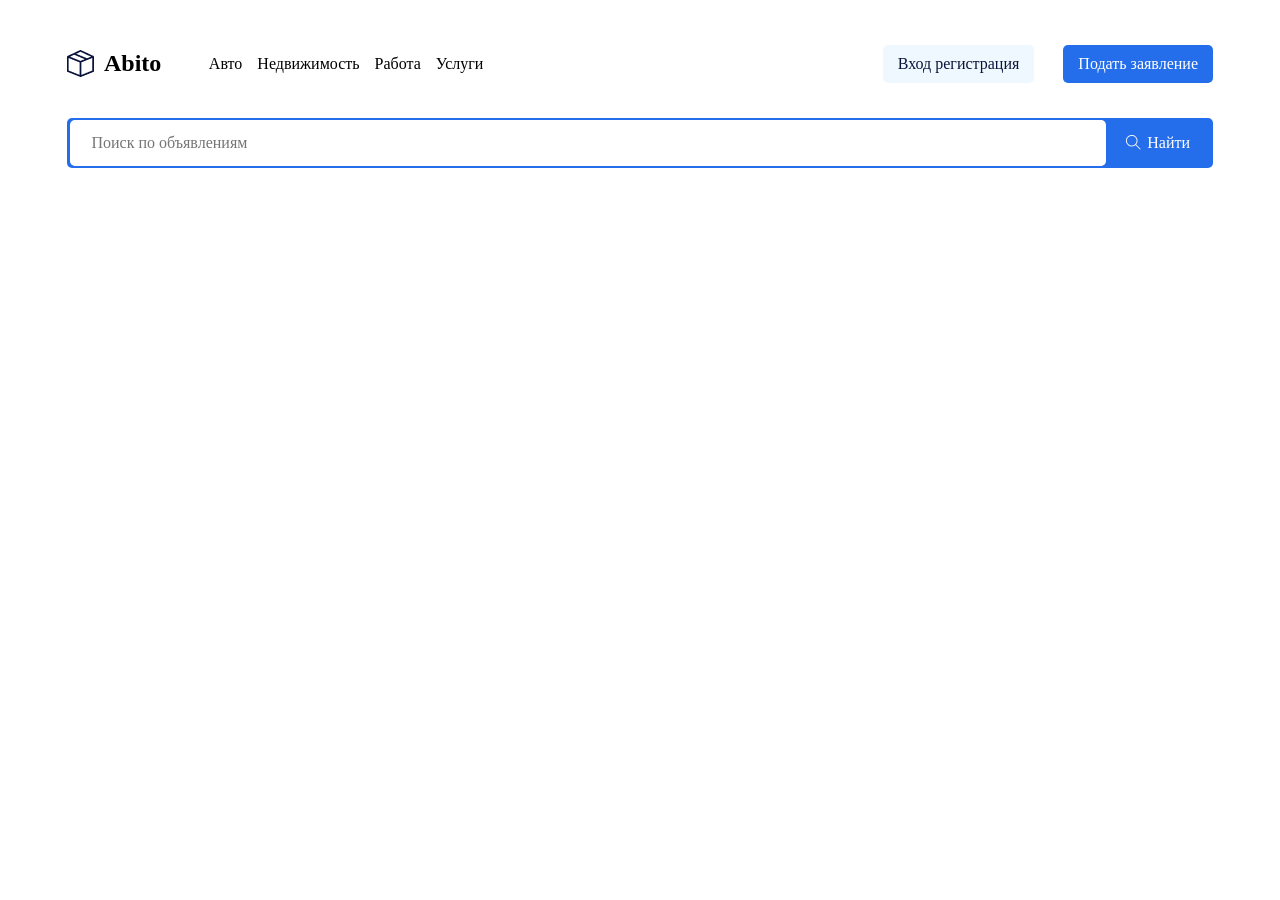
==== pages/home/index.html @ 659a9fe6 "feat: create header and style for header" ====
<!DOCTYPE html>
<html lang="en">
<head>
    <meta charset="UTF-8">
    <meta http-equiv="X-UA-Compatible" content="IE=edge">
    <meta name="viewport" content="width=device-width, initial-scale=1.0">
    <title>Document</title>
    <link rel="stylesheet" href="../../assetes/css/normalize.css">
    <link rel="stylesheet" href="../../assetes/css/settings.css">
    <link rel="stylesheet" href="style.css">
</head>
<body>
    <div class="container">
        <header class="header">
            <div class="wrap__header">
                <div class="header__menu">
                    <div class="header__logo">
                        <img src="../../assetes/img/home/logo.png" alt="logo(box)">
                        <h1 class="logo-text"><a href="#">Abito</a></h1>
                    </div>
                    <nav class="header__nav">
                        <ul>
                            <li class="header__nav_items"><a href="#">Авто</a></li>
                            <li class="header__nav_items"><a href="#">Недвижимость</a></li>
                            <li class="header__nav_items"><a href="#">Работа</a></li>
                            <li class="header__nav_items"><a href="#">Услуги</a></li>
                        </ul>
                    </nav>
                </div>
                <div class="header__login">
                    <button class="btn">Вход регистрация</button>
                    <button class="btn_blue">Подать заявление</button>
                </div>
            </div>
            <div class="search">
                <div class="search__main">
                    <input type="text" placeholder="Поиск по объявлениям">
                    <img src="../../assetes/img/home/search.png" alt="search" class="search__right">
                    <p class="search__text">Найти</p>
                </div>
                
          </div>
        </header>
        
    
</body>
</html>
---- assetes/css/settings.css ----
* {
    box-sizing: border-box;
}

.container {
    max-width: 1146px;
    margin: 0 auto;
}

/* header */
.logo-text {
    margin-left: 10px;
    font-size: 24px;
    color: #0A143A;
}

.header {
    margin-top: 34px;
}

.wrap__header {
    display: flex;
    justify-content: space-between;
    align-items: center;
}

.header__menu {
    display: flex;
    justify-content: center;
    align-items: center;
}

.header__logo {
    display: flex;
    justify-content: center;
    align-items: center;
}

.header__nav ul {
    display: flex;
}

.header__nav_items {
    color: #0A143A;
    margin: 0px 7.5px;
}

.header__nav_items a:hover {
    color: #256EEB;
    text-decoration: underline;
}

.search {
    margin-top: 24px;
}

.search__main {
    border-radius: 5px;
    max-height: 50px;
    background-color: rgba(37, 110, 235, 1);
    padding: 3px;
    display: flex;
    justify-content: space-between;
    align-items: center;
}

.search__main input {
    border: 0;
    border-radius: 5px;
    width: 100%;
    size: 14px;
    padding: 14px 0 14px 21.45px;
}

.search__right {
    margin-left: 20px;
}

.search__text {
    margin-left: 6px;
    margin-right: 20px;
    color: white;
    font-size: 16px;
}

/* btn */
.btn {
    color: #0A143A;
    background-color: aliceblue;
    padding: 10px 15px;
    margin-right: 25px;
    border: 0;
    border-radius: 5px;
    -webkit-border-radius: 5px;
    -moz-border-radius: 5px;
    -ms-border-radius: 5px;
    -o-border-radius: 5px;
}

.btn:hover {
    cursor: pointer;
    color: #FFFFFF;
    background-color: #256EEB;
}

.btn_blue {
    color: #FFFFFF;
    padding: 10px 15px;
    background-color: #256EEB;
    border: 0;
    border-radius: 5px;
    -webkit-border-radius: 5px;
    -moz-border-radius: 5px;
    -ms-border-radius: 5px;
    -o-border-radius: 5px;
}

.btn_blue:hover {
    cursor: pointer;
    color: #0A143A;
    background-color: aliceblue;
}
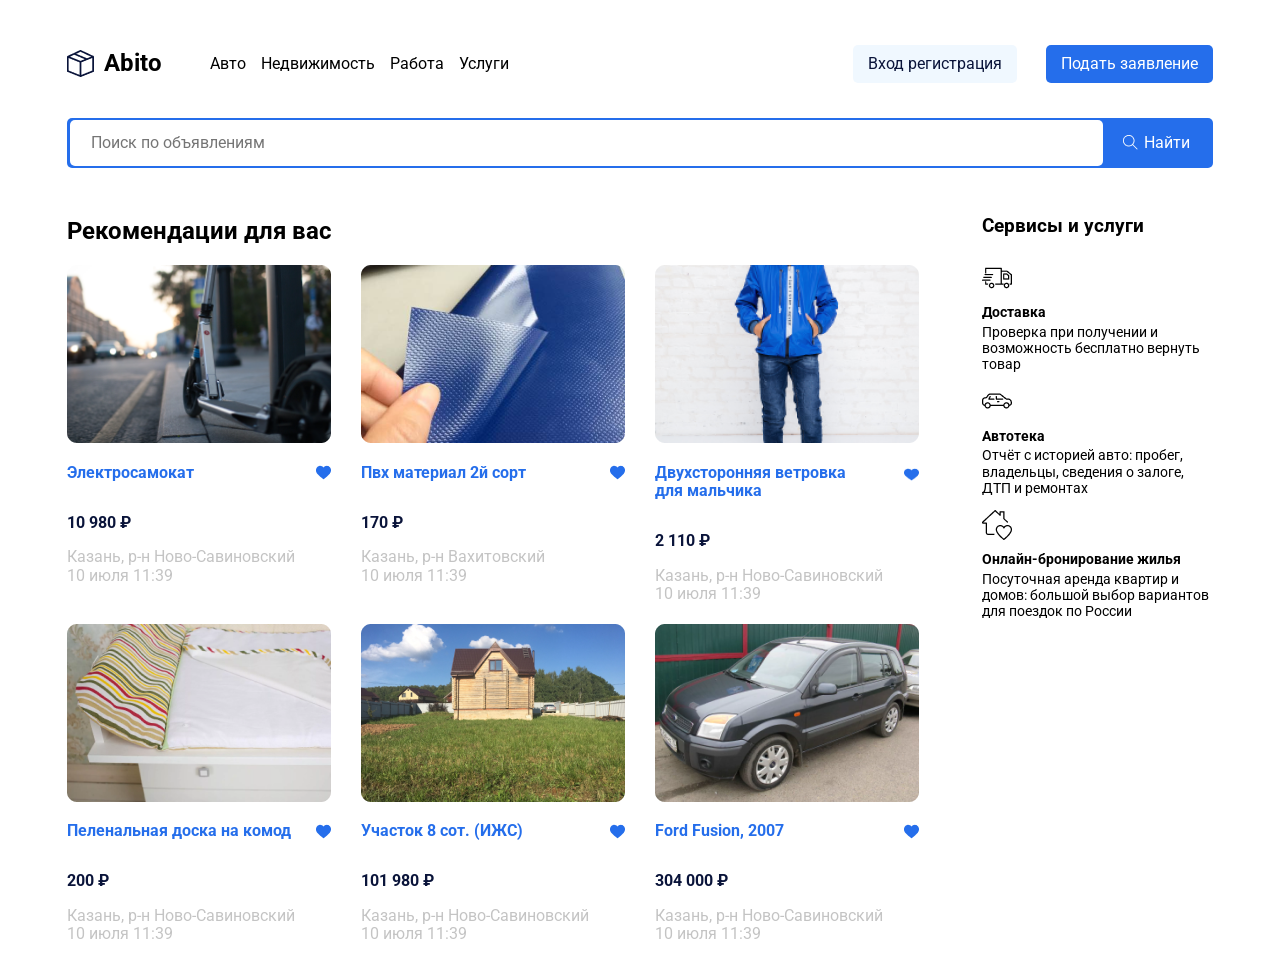
==== commit 418f63c1: "feat: create main and aside + add fonts 'Roboto'" ====
--- a/pages/home/index.html
+++ b/pages/home/index.html
@@ -41,7 +41,151 @@
                 
           </div>
         </header>
-        
+        <main class="main">
+            <div class="header_main__content">
+                <h2 class="main-title">Рекомендации для вас</h2>
+                <div class="main__content">
+                    <div class="cards">
+                        <!-- 1 -->
+                        <div class="card">
+                            <div class="wrap__img">
+                                <img src="../../assetes/img/home/samokat.png" alt="">
+                             </div>
+                            <div class="card__header">
+                                <h3 class="card-title">Электросамокат</h3>
+                                <img src="../../assetes/img/home/life.png" alt="">
+                            </div>
+                            <div class="card__content">
+                                <p class="coins">10 980</p>
+                            </div>
+                            <div class="card__footer">
+                                <span class="card__footer_text">Казань, р-н Ново-Савиновский</span>
+                                <span class="card__footer_text">10 июля 11:39</span>
+                            </div>
+                        </div>
+                        <!-- 2 -->
+                        <div class="card">
+                            <div class="wrap__img">
+                                <img src="../../assetes/img/home/pvh.png" alt="">
+                             </div>
+                            <div class="card__header">
+                                <h3 class="card-title">Пвх материал 2й сорт</h3>
+                                <img src="../../assetes/img/home/life.png" alt="life">
+                            </div>
+                            <div class="card__content">
+                                <p class="coins">170</p>
+                            </div>
+                            <div class="card__footer">
+                                <span class="card__footer_text">Казань, р-н Вахитовский</span>
+                                <span class="card__footer_text">10 июля 11:39</span>
+                            </div>
+                        </div>
+                        <!-- 3 -->
+                        <div class="card">
+                            <div class="wrap__img">
+                                <img src="../../assetes/img/home/vetrovka.png" alt="vetrovka">
+                             </div>
+                            <div class="card__header">
+                                <h3 class="card-title">Двухсторонняя ветровка <br> для мальчика</h3>
+                                <img class="life1" src="../../assetes/img/home/life.png" alt="life">
+                            </div>
+                            <div class="card__content">
+                                <p class="coins">2 110</p>
+                            </div>
+                            <div class="card__footer">
+                                <span class="card__footer_text">Казань, р-н Ново-Савиновский</span>
+                                <span class="card__footer_text">10 июля 11:39</span>
+                            </div>
+                        </div>
+                        <!-- 4 -->
+                        <div class="card">
+                            <div class="wrap__img">
+                                <img src="../../assetes/img/home/desk.png" alt="desk">
+                             </div>
+                            <div class="card__header">
+                                <h3 class="card-title">Пеленальная доска на комод</h3>
+                                <img src="../../assetes/img/home/life.png" alt="life">
+                            </div>
+                            <div class="card__content">
+                                <p class="coins">200</p>
+                            </div>
+                            <div class="card__footer">
+                                <span class="card__footer_text">Казань, р-н Ново-Савиновский</span>
+                                <span class="card__footer_text">10 июля 11:39</span>
+                            </div>
+                        </div>
+                        <!-- 5 -->
+                        <div class="card">
+                            <div class="wrap__img">
+                                <img src="../../assetes/img/home/IJS.png" alt="IJS">
+                             </div>
+                            <div class="card__header">
+                                <h3 class="card-title">Участок 8 сот. (ИЖС)</h3>
+                                <img src="../../assetes/img/home/life.png" alt="life">
+                            </div>
+                            <div class="card__content">
+                                <p class="coins">101 980</p>
+                            </div>
+                            <div class="card__footer">
+                                <span class="card__footer_text">Казань, р-н Ново-Савиновский</span>
+                                <span class="card__footer_text">10 июля 11:39</span>
+                            </div>
+                        </div>
+                        <!-- 6 -->
+                        <div class="card">
+                            <div class="wrap__img">
+                                <img src="../../assetes/img/home/ford.png" alt="ford">
+                             </div>
+                            <div class="card__header">
+                                <h3 class="card-title">Ford Fusion, 2007</h3>
+                                <img src="../../assetes/img/home/life.png" alt="life">
+                            </div>
+                            <div class="card__content">
+                                <p class="coins">304 000</p>
+                            </div>
+                            <div class="card__footer">
+                                <span class="card__footer_text">Казань, р-н Ново-Савиновский</span>
+                                <span class="card__footer_text">10 июля 11:39</span>
+                            </div>
+                        </div>
+                    </div>
+                </div>
+            </div>
+            <aside class="aside__content">
+                <div class="header_aside__content">
+                    <h3 class="title-aside">Сервисы и услуги</h3>
+                </div>
+                <div class="wrap-aside">
+                    <div class="delivery">
+                        <div class="header_delivery">
+                            <img src="../../assetes/img/home/truck.png" alt="truck">
+                        </div>
+                        <div class="content_delivery">
+                            <h4 class="aside_title">Доставка</h4>
+                            <p class="aside-text">Проверка при получении и возможность бесплатно вернуть товар</p>
+                        </div>
+                    </div>
+                    <div class="car_libraly">
+                        <div class="header_delivery">
+                            <img src="../../assetes/img/home/sedan.png" alt="sedan">
+                        </div>
+                        <div class="content_car_libraly">
+                            <h4 class="aside_title">Автотека</h4>
+                            <p class="aside-text">Отчёт с историей авто: пробег, владельцы, сведения о залоге, ДТП и ремонтах</p>
+                        </div>
+                    </div>
+                    <div class="online_booking_of_accommodation">
+                        <div class="header_online_booking_of_accommodation">
+                            <img src="../../assetes/img/home/homeAndLove.png" alt="home_and_love">
+                        </div>
+                        <div class="content_delivery">
+                            <h4 class="aside_title">Онлайн-бронирование жилья</h4>
+                            <p class="aside-text">Посуточная аренда квартир и домов: большой выбор вариантов для поездок по России</p>
+                        </div>
+                    </div>
+                </div>
+            </aside>
+        </main>
     
 </body>
 </html>
--- a/assetes/css/settings.css
+++ b/assetes/css/settings.css
@@ -1,5 +1,8 @@
+@import url('https://fonts.googleapis.com/css2?family=Roboto:wght@400;700&display=swap');
+
 * {
     box-sizing: border-box;
+    font-family: 'Roboto';
 }
 
 .container {
@@ -12,6 +15,7 @@
     margin-left: 10px;
     font-size: 24px;
     color: #0A143A;
+    font-weight: 700;
 }
 
 .header {
@@ -83,6 +87,10 @@
     font-size: 16px;
 }
 
+.search__text:hover {
+    cursor: pointer;
+}
+
 /* btn */
 .btn {
     color: #0A143A;
--- a/pages/home/style.css
+++ b/pages/home/style.css
@@ -0,0 +1,94 @@
+.main {
+    margin-top: 30px;
+    display: flex;
+    justify-content: space-between;
+}
+
+.main-title {
+    font-size: 24px;
+    font-weight: 700;
+}
+
+.cards {
+    display: flex;
+    flex-wrap: wrap;
+}
+
+.life {
+    width: 15px;
+    height: 13.35px;
+}
+
+.life1 {
+    margin-top: -15px;
+    width: 15px;
+    height: 13.35px;
+}
+
+.life:hover {
+    cursor: pointer;
+}
+
+.card {
+    margin-right: 30px;
+    margin-bottom: 20px;
+    max-width: 264px;
+    height: auto;
+}
+
+.card-title {
+    font-size: 16px;
+    font-weight: 700;
+    color: #256EEB;
+}
+
+.card-title:hover {
+    cursor: pointer;
+}
+
+.card__header {
+    display: flex;
+    align-items: center;
+    justify-content: space-between;
+}
+
+.coins {
+    font-size: 16px;
+    font-weight: 700;
+}
+
+.coins::after {
+    content: " ₽"
+}
+
+.card__content {
+    color: #0A143A;
+    font-size: 16px;
+}
+
+.card__footer {
+    color: #C4C4C4;
+    display: flex;
+    flex-direction: column;
+}
+
+.wrap-aside {
+    display: flex;
+    flex-direction: column;
+    margin-top: 25px;
+}
+
+.aside__content {
+    max-width: 231px;
+}
+
+.aside_title {
+    margin-top: 7px;
+    font-size: 14px;
+    font-weight: 700;
+}
+
+.aside-text {
+    margin-top: -15px;
+    font-size: 14px;
+}
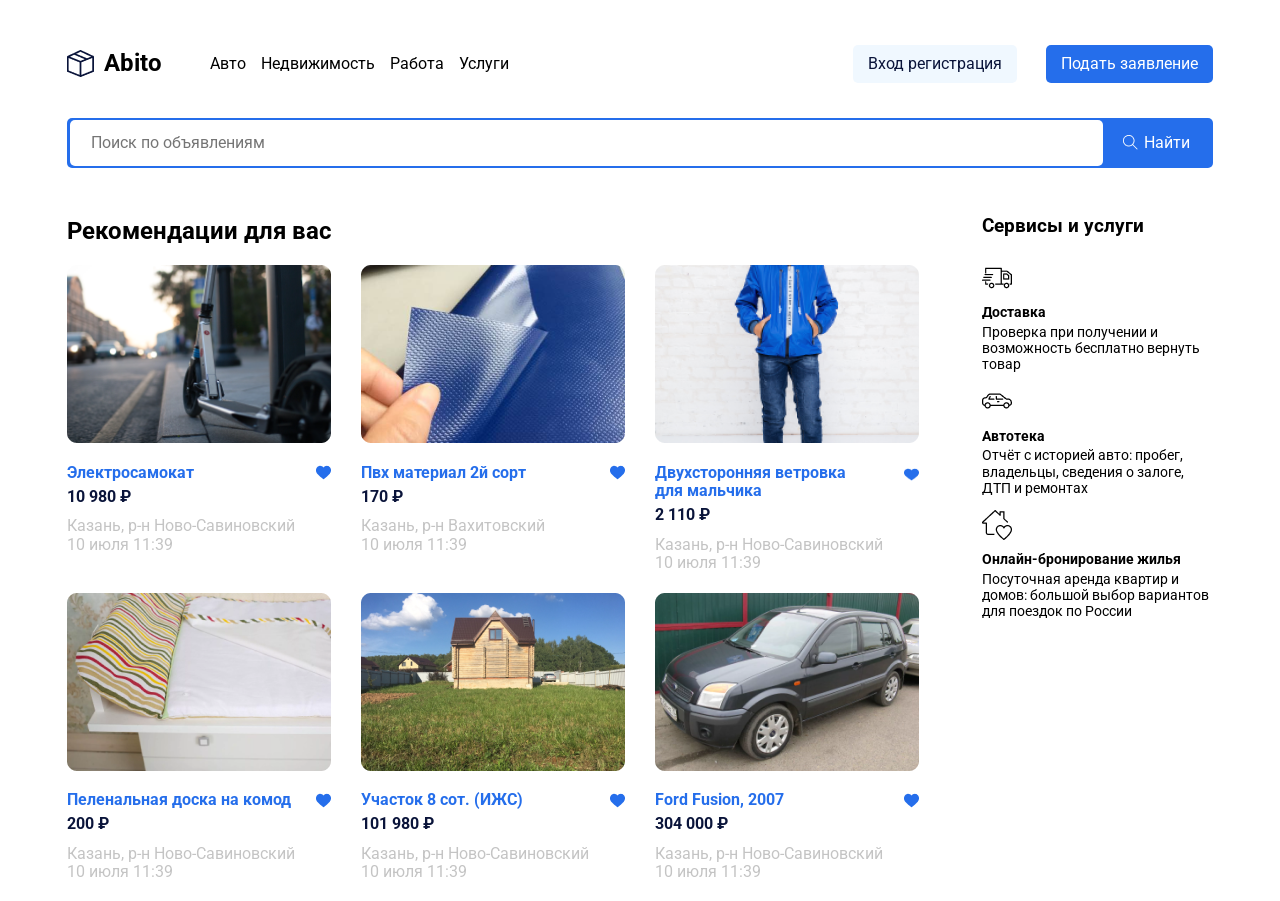
==== commit b9ffcf7c: "fix: fixed inpit-search, fixed cards and aside" ====
--- a/pages/home/index.html
+++ b/pages/home/index.html
@@ -47,7 +47,7 @@
                 <div class="main__content">
                     <div class="cards">
                         <!-- 1 -->
-                        <div class="card">
+                        <a href="#"><div class="card">
                             <div class="wrap__img">
                                 <img src="../../assetes/img/home/samokat.png" alt="">
                              </div>
@@ -62,9 +62,9 @@
                                 <span class="card__footer_text">Казань, р-н Ново-Савиновский</span>
                                 <span class="card__footer_text">10 июля 11:39</span>
                             </div>
-                        </div>
+                        </div></a>
                         <!-- 2 -->
-                        <div class="card">
+                        <a href="#"><div class="card">
                             <div class="wrap__img">
                                 <img src="../../assetes/img/home/pvh.png" alt="">
                              </div>
@@ -79,9 +79,9 @@
                                 <span class="card__footer_text">Казань, р-н Вахитовский</span>
                                 <span class="card__footer_text">10 июля 11:39</span>
                             </div>
-                        </div>
+                        </div></a>
                         <!-- 3 -->
-                        <div class="card">
+                        <a href="#"><div class="card">
                             <div class="wrap__img">
                                 <img src="../../assetes/img/home/vetrovka.png" alt="vetrovka">
                              </div>
@@ -96,9 +96,9 @@
                                 <span class="card__footer_text">Казань, р-н Ново-Савиновский</span>
                                 <span class="card__footer_text">10 июля 11:39</span>
                             </div>
-                        </div>
+                        </div></a>
                         <!-- 4 -->
-                        <div class="card">
+                        <a href="#"><div class="card">
                             <div class="wrap__img">
                                 <img src="../../assetes/img/home/desk.png" alt="desk">
                              </div>
@@ -113,9 +113,9 @@
                                 <span class="card__footer_text">Казань, р-н Ново-Савиновский</span>
                                 <span class="card__footer_text">10 июля 11:39</span>
                             </div>
-                        </div>
+                        </div></a>
                         <!-- 5 -->
-                        <div class="card">
+                        <a href="#"><div class="card">
                             <div class="wrap__img">
                                 <img src="../../assetes/img/home/IJS.png" alt="IJS">
                              </div>
@@ -130,9 +130,9 @@
                                 <span class="card__footer_text">Казань, р-н Ново-Савиновский</span>
                                 <span class="card__footer_text">10 июля 11:39</span>
                             </div>
-                        </div>
+                        </div></a>
                         <!-- 6 -->
-                        <div class="card">
+                        <a href="#"><div class="card">
                             <div class="wrap__img">
                                 <img src="../../assetes/img/home/ford.png" alt="ford">
                              </div>
@@ -147,7 +147,7 @@
                                 <span class="card__footer_text">Казань, р-н Ново-Савиновский</span>
                                 <span class="card__footer_text">10 июля 11:39</span>
                             </div>
-                        </div>
+                        </div></a>
                     </div>
                 </div>
             </div>
--- a/assetes/css/settings.css
+++ b/assetes/css/settings.css
@@ -69,6 +69,7 @@
 }
 
 .search__main input {
+    outline: none;
     border: 0;
     border-radius: 5px;
     width: 100%;
--- a/pages/home/style.css
+++ b/pages/home/style.css
@@ -53,6 +53,7 @@
 }
 
 .coins {
+    margin-top: -10px;
     font-size: 16px;
     font-weight: 700;
 }
@@ -67,6 +68,7 @@
 }
 
 .card__footer {
+    margin-top: -5px;
     color: #C4C4C4;
     display: flex;
     flex-direction: column;
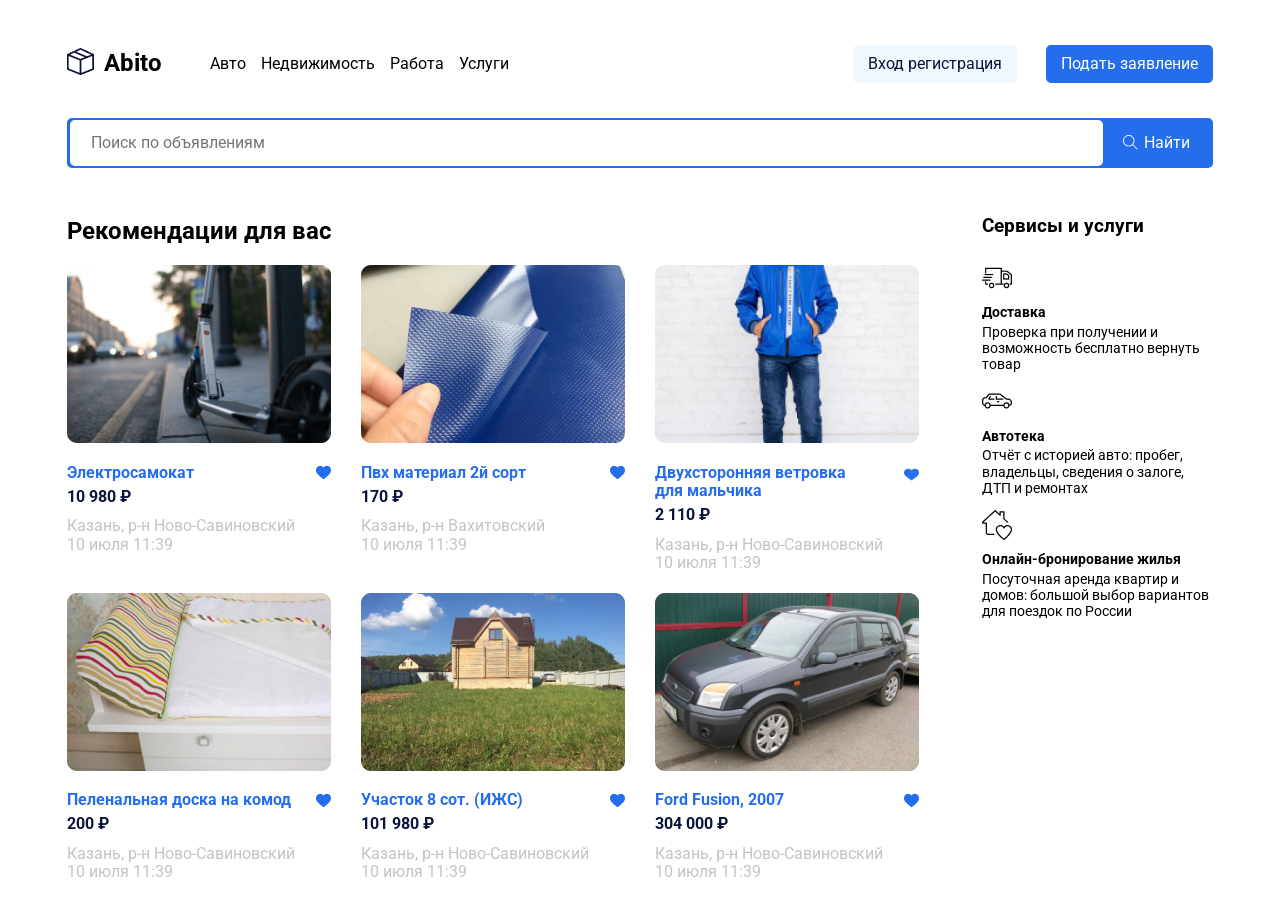
==== commit e4d75827: "fix: logo" ====
--- a/pages/home/index.html
+++ b/pages/home/index.html
@@ -15,7 +15,7 @@
             <div class="wrap__header">
                 <div class="header__menu">
                     <div class="header__logo">
-                        <img src="../../assetes/img/home/logo.png" alt="logo(box)">
+                        <a href="#"><img src="../../assetes/img/home/logo.png" alt="logo(box)"></a>
                         <h1 class="logo-text"><a href="#">Abito</a></h1>
                     </div>
                     <nav class="header__nav">
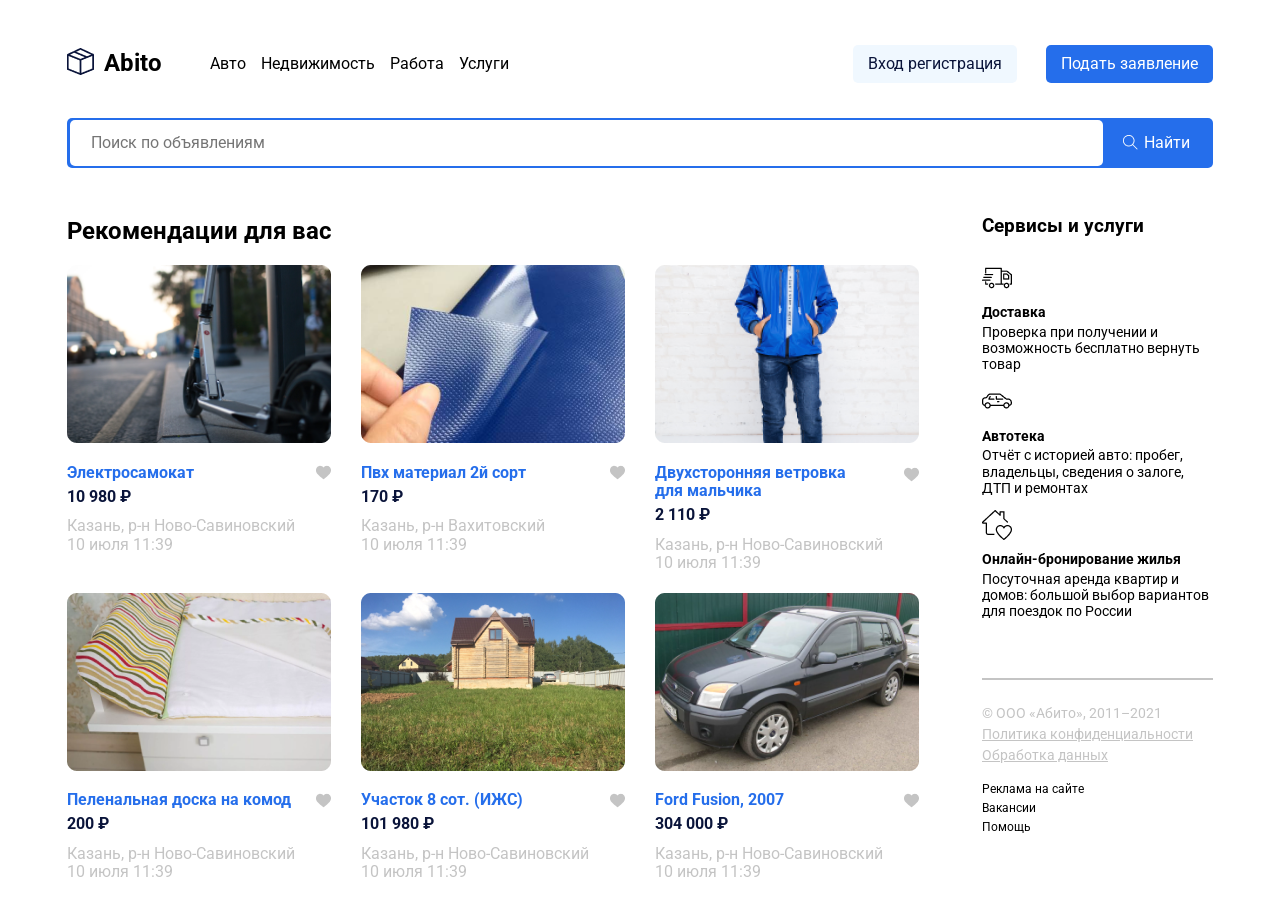
==== commit 718805b2: "fix and feat: fixed cards for main and create footer in aside" ====
--- a/pages/home/index.html
+++ b/pages/home/index.html
@@ -47,13 +47,13 @@
                 <div class="main__content">
                     <div class="cards">
                         <!-- 1 -->
-                        <a href="#"><div class="card">
-                            <div class="wrap__img">
-                                <img src="../../assetes/img/home/samokat.png" alt="">
-                             </div>
-                            <div class="card__header">
-                                <h3 class="card-title">Электросамокат</h3>
-                                <img src="../../assetes/img/home/life.png" alt="">
+                        <div class="card">
+                            <div class="wrap__img">
+                                <a href="#"><img src="../../assetes/img/home/samokat.png" alt="samokat"></a>
+                             </div>
+                            <div class="card__header">
+                                <a href="#"><h3 class="card-title">Электросамокат</h3></a>
+                                <img class="life" src="../../assetes/img/home/life.png" alt="life">
                             </div>
                             <div class="card__content">
                                 <p class="coins">10 980</p>
@@ -62,15 +62,15 @@
                                 <span class="card__footer_text">Казань, р-н Ново-Савиновский</span>
                                 <span class="card__footer_text">10 июля 11:39</span>
                             </div>
-                        </div></a>
+                        </div>
                         <!-- 2 -->
-                        <a href="#"><div class="card">
-                            <div class="wrap__img">
-                                <img src="../../assetes/img/home/pvh.png" alt="">
-                             </div>
-                            <div class="card__header">
-                                <h3 class="card-title">Пвх материал 2й сорт</h3>
-                                <img src="../../assetes/img/home/life.png" alt="life">
+                        <div class="card">
+                            <div class="wrap__img">
+                                <a href="#"><img src="../../assetes/img/home/pvh.png" alt="PVH"></a>
+                             </div>
+                            <div class="card__header">
+                                <a href="#"><h3 class="card-title">Пвх материал 2й сорт</h3></a>
+                                <img class="life" src="../../assetes/img/home/life.png" alt="life">
                             </div>
                             <div class="card__content">
                                 <p class="coins">170</p>
@@ -79,14 +79,14 @@
                                 <span class="card__footer_text">Казань, р-н Вахитовский</span>
                                 <span class="card__footer_text">10 июля 11:39</span>
                             </div>
-                        </div></a>
+                        </div>
                         <!-- 3 -->
-                        <a href="#"><div class="card">
-                            <div class="wrap__img">
-                                <img src="../../assetes/img/home/vetrovka.png" alt="vetrovka">
-                             </div>
-                            <div class="card__header">
-                                <h3 class="card-title">Двухсторонняя ветровка <br> для мальчика</h3>
+                        <div class="card">
+                            <div class="wrap__img">
+                                <a href="#"><img src="../../assetes/img/home/vetrovka.png" alt="vetrovka"></a>
+                             </div>
+                            <div class="card__header">
+                                <a href="#"><h3 class="card-title">Двухсторонняя ветровка <br> для мальчика</h3></a>
                                 <img class="life1" src="../../assetes/img/home/life.png" alt="life">
                             </div>
                             <div class="card__content">
@@ -96,15 +96,15 @@
                                 <span class="card__footer_text">Казань, р-н Ново-Савиновский</span>
                                 <span class="card__footer_text">10 июля 11:39</span>
                             </div>
-                        </div></a>
+                        </div>
                         <!-- 4 -->
-                        <a href="#"><div class="card">
-                            <div class="wrap__img">
-                                <img src="../../assetes/img/home/desk.png" alt="desk">
-                             </div>
-                            <div class="card__header">
-                                <h3 class="card-title">Пеленальная доска на комод</h3>
-                                <img src="../../assetes/img/home/life.png" alt="life">
+                        <div class="card">
+                            <div class="wrap__img">
+                                <a href="#"><img src="../../assetes/img/home/desk.png" alt="desk"></a>
+                             </div>
+                            <div class="card__header">
+                                <a href="#"><h3 class="card-title">Пеленальная доска на комод</h3></a>
+                                <img class="life" src="../../assetes/img/home/life.png" alt="life">
                             </div>
                             <div class="card__content">
                                 <p class="coins">200</p>
@@ -113,15 +113,15 @@
                                 <span class="card__footer_text">Казань, р-н Ново-Савиновский</span>
                                 <span class="card__footer_text">10 июля 11:39</span>
                             </div>
-                        </div></a>
+                        </div>
                         <!-- 5 -->
-                        <a href="#"><div class="card">
-                            <div class="wrap__img">
-                                <img src="../../assetes/img/home/IJS.png" alt="IJS">
-                             </div>
-                            <div class="card__header">
-                                <h3 class="card-title">Участок 8 сот. (ИЖС)</h3>
-                                <img src="../../assetes/img/home/life.png" alt="life">
+                        <div class="card">
+                            <div class="wrap__img">
+                                <a href="#"><img src="../../assetes/img/home/IJS.png" alt="IJS"></a>
+                             </div>
+                            <div class="card__header">
+                               <a href="#"> <h3 class="card-title">Участок 8 сот. (ИЖС)</h3></a>
+                                <img  class="life" src="../../assetes/img/home/life.png" alt="life">
                             </div>
                             <div class="card__content">
                                 <p class="coins">101 980</p>
@@ -130,15 +130,15 @@
                                 <span class="card__footer_text">Казань, р-н Ново-Савиновский</span>
                                 <span class="card__footer_text">10 июля 11:39</span>
                             </div>
-                        </div></a>
+                        </div>
                         <!-- 6 -->
-                        <a href="#"><div class="card">
-                            <div class="wrap__img">
-                                <img src="../../assetes/img/home/ford.png" alt="ford">
-                             </div>
-                            <div class="card__header">
-                                <h3 class="card-title">Ford Fusion, 2007</h3>
-                                <img src="../../assetes/img/home/life.png" alt="life">
+                        <div class="card">
+                            <div class="wrap__img">
+                                <a href="#"><img src="../../assetes/img/home/ford.png" alt="ford"></a>
+                             </div>
+                            <div class="card__header">
+                                <a href="#"><h3 class="card-title">Ford Fusion, 2007</h3></a>
+                                <img class="life" src="../../assetes/img/home/life.png" alt="life">
                             </div>
                             <div class="card__content">
                                 <p class="coins">304 000</p>
@@ -147,7 +147,7 @@
                                 <span class="card__footer_text">Казань, р-н Ново-Савиновский</span>
                                 <span class="card__footer_text">10 июля 11:39</span>
                             </div>
-                        </div></a>
+                        </div>
                     </div>
                 </div>
             </div>
@@ -184,6 +184,18 @@
                         </div>
                     </div>
                 </div>
+                <footer class="footer">
+                    <div class="footer__content">
+                        <p>© ООО «Абито», 2011–2021</p>
+                        <p><a class="footer_item" href="#">Политика конфиденциальности</a></p>
+                        <p><a class="footer_item" href="#">Обработка данных</a></p>
+                    </div>
+                    <div class="footer__menu">
+                        <a class="footer__menu_item" href="#">Реклама на сайте</a>
+                        <a class="footer__menu_item"  href="#">Вакансии</a>
+                        <a class="footer__menu_item"  href="#">Помощь</a>
+                    </div>
+                </footer>
             </aside>
         </main>
     
--- a/pages/home/style.css
+++ b/pages/home/style.css
@@ -16,16 +16,20 @@
 
 .life {
     width: 15px;
-    height: 13.35px;
+    height: 15px;
 }
 
 .life1 {
     margin-top: -15px;
     width: 15px;
-    height: 13.35px;
+    height: 15px;
 }
 
 .life:hover {
+    cursor: pointer;
+}
+
+.life1:hover {
     cursor: pointer;
 }
 
@@ -93,4 +97,46 @@
 .aside-text {
     margin-top: -15px;
     font-size: 14px;
+}
+
+.footer {
+    border-top: 2px solid #C4C4C4;
+    padding-top: 20px;
+    margin-top: 45px;
+}
+
+.footer__content {
+    color: #C4C4C4;
+    font-size: 14px;
+}
+
+.footer__content p {
+    margin: 5px 0px;
+}
+
+.footer_item {
+    color: #C4C4C4;
+    font-size: 14px;
+    text-decoration: underline;
+}
+
+.footer_item:hover {
+    color: #0A143A;
+}
+
+.footer__menu {
+    margin-top: 20px;
+    color: #0A143A;
+    font-size: 12px;
+    display: flex;
+    flex-direction: column;
+}
+
+.footer__menu_item {
+    margin-bottom: 5px;
+}
+
+.footer__menu_item:hover {
+    color: #256EEB;
+    text-decoration: underline;
 }
